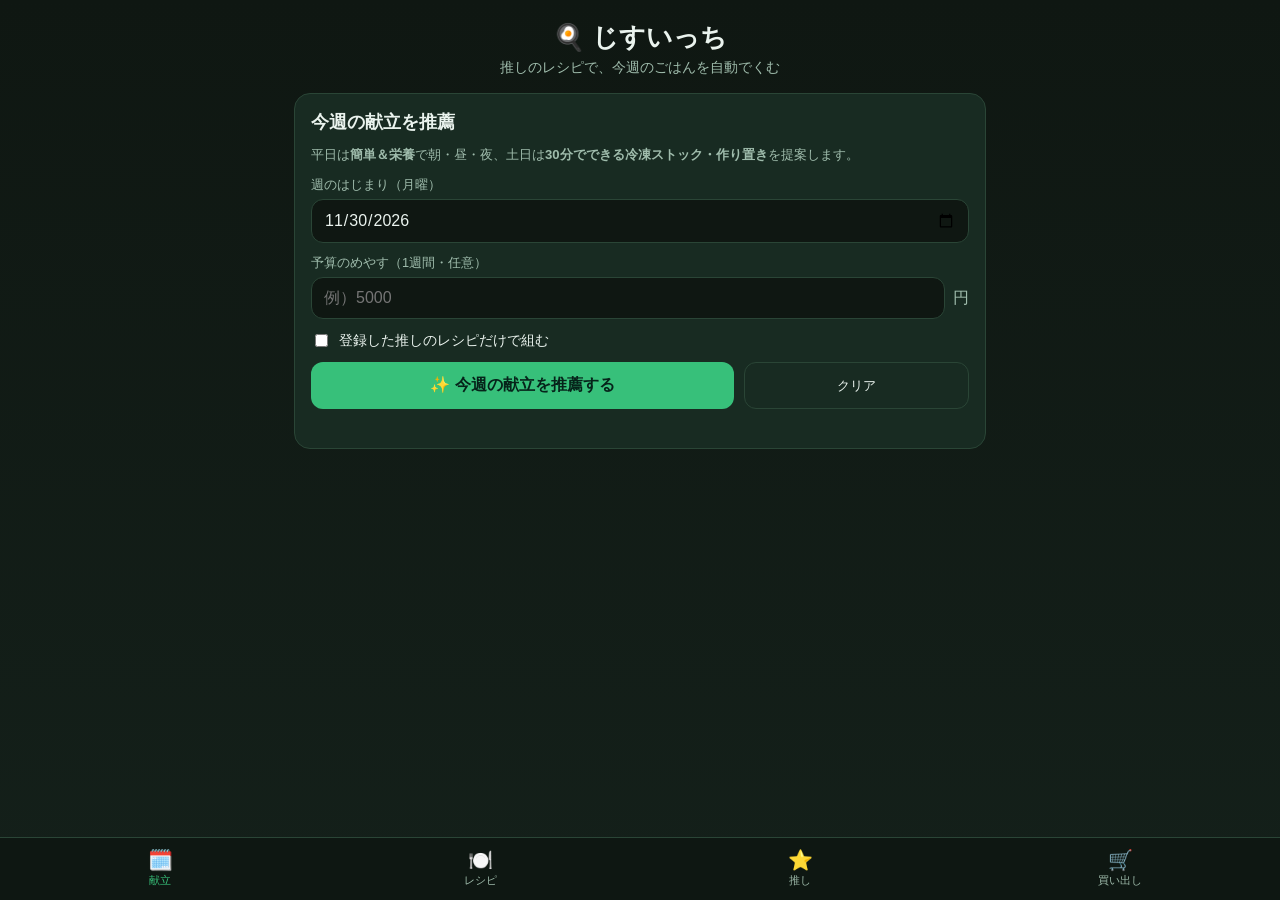
==== jisui/index.html @ 3dc156a1 "Add じすいっち: 推し発の自炊アプリ (home cooking planner PWA) - 推し(YouTuber/Instagram)を登録し6カテゴリを割り当て   (1分限界/作り置き・" ====
<!DOCTYPE html>
<html lang="ja">
<head>
  <meta charset="UTF-8" />
  <meta name="viewport" content="width=device-width, initial-scale=1.0, viewport-fit=cover" />
  <meta name="theme-color" content="#1f6f43" />
  <title>じすいっち — 推し発の自炊アプリ</title>
  <link rel="manifest" href="manifest.json" />
  <link rel="stylesheet" href="styles.css" />
</head>
<body>
  <header class="app-header">
    <h1>🍳 じすいっち</h1>
    <p class="tagline">推しのレシピで、今週のごはんを自動でくむ</p>
  </header>

  <!-- ========== 今週の献立 ========== -->
  <main id="tab-plan" class="screen">
    <section class="card">
      <h2>今週の献立を推薦</h2>
      <p class="hint">
        平日は<b>簡単＆栄養</b>で朝・昼・夜、土日は<b>30分でできる冷凍ストック・作り置き</b>を提案します。
      </p>

      <label class="field">
        <span>週のはじまり（月曜）</span>
        <input type="date" id="week-start" />
      </label>

      <label class="field">
        <span>予算のめやす（1週間・任意）</span>
        <div class="inline">
          <input type="number" id="budget" placeholder="例）5000" min="0" step="500" inputmode="numeric" />
          <span class="unit">円</span>
        </div>
      </label>

      <label class="field checkbox">
        <input type="checkbox" id="use-creators-only" />
        <span>登録した推しのレシピだけで組む</span>
      </label>

      <div class="btn-row">
        <button id="recommend" class="primary">✨ 今週の献立を推薦する</button>
        <button id="clear-plan" class="ghost">クリア</button>
      </div>
      <p id="plan-budget-note" class="note"></p>
    </section>

    <section id="plan-list" class="plan-week"></section>

    <section class="card sticky-cta hidden" id="decide-card">
      <div class="decide-summary">
        <div>
          <div class="decide-label">この献立で決定すると</div>
          <div class="decide-cost"><span id="plan-total">¥0</span> <small>/ 週</small></div>
        </div>
        <button id="goto-shopping" class="primary">🛒 買い出しリストを作る</button>
      </div>
    </section>
  </main>

  <!-- ========== レシピ ========== -->
  <main id="tab-recipes" class="screen hidden">
    <section class="card">
      <h2>レシピ</h2>
      <div class="chips" id="cat-filter"></div>
    </section>
    <section id="recipe-list" class="recipe-grid"></section>

    <section class="card">
      <details>
        <summary>＋ レシピを自分で追加</summary>
        <form id="recipe-form" class="stack">
          <label class="field"><span>料理名</span><input id="r-name" required maxlength="40" placeholder="例）鶏むねのやわらか蒸し" /></label>
          <label class="field"><span>カテゴリ</span><select id="r-cat"></select></label>
          <label class="field"><span>推し（任意）</span><select id="r-creator"></select></label>
          <div class="inline-fields">
            <label class="field"><span>時間(分)</span><input id="r-time" type="number" min="1" value="15" inputmode="numeric" /></label>
            <label class="field"><span>人数</span><input id="r-servings" type="number" min="1" value="2" inputmode="numeric" /></label>
            <label class="field"><span>kcal/人</span><input id="r-kcal" type="number" min="0" value="400" inputmode="numeric" /></label>
          </div>
          <div class="inline-fields">
            <label class="field checkbox"><input id="r-freeze" type="checkbox" /><span>冷凍・作り置きOK</span></label>
            <label class="field checkbox"><input id="r-nutri" type="checkbox" /><span>栄養バランス◎</span></label>
          </div>
          <fieldset class="mealtypes">
            <legend>向いてる食事</legend>
            <label class="day"><input type="checkbox" class="r-meal" value="breakfast" /><span>朝</span></label>
            <label class="day"><input type="checkbox" class="r-meal" value="lunch" /><span>昼</span></label>
            <label class="day"><input type="checkbox" class="r-meal" value="dinner" checked /><span>夜</span></label>
          </fieldset>
          <label class="field"><span>材料と値段（1行1つ： 名前, 量, 単位, 円）</span>
            <textarea id="r-ingredients" rows="4" placeholder="鶏むね肉, 200, g, 160&#10;塩こうじ, 15, g, 20&#10;ねぎ, 0.5, 本, 30"></textarea>
          </label>
          <button type="submit" class="primary">＋ レシピを追加</button>
        </form>
      </details>
    </section>
  </main>

  <!-- ========== 推し（クリエイター） ========== -->
  <main id="tab-creators" class="screen hidden">
    <section class="card">
      <h2>推しを登録</h2>
      <p class="hint">好きなYouTuber・インスタを登録して、どのカテゴリのレシピ担当かを決めておくと、献立の推薦に反映されます。</p>
      <form id="creator-form" class="stack">
        <label class="field"><span>名前・チャンネル名</span><input id="c-name" required maxlength="40" placeholder="例）リュウジのバズレシピ" /></label>
        <div class="inline-fields">
          <label class="field"><span>プラットフォーム</span>
            <select id="c-platform">
              <option value="youtube">YouTube</option>
              <option value="instagram">Instagram</option>
              <option value="tiktok">TikTok</option>
              <option value="other">その他</option>
            </select>
          </label>
          <label class="field"><span>@ハンドル/URL（任意）</span><input id="c-handle" placeholder="@handle または URL" /></label>
        </div>
        <fieldset class="cat-picker">
          <legend>担当カテゴリ（複数可）</legend>
          <div id="creator-cats" class="chips"></div>
        </fieldset>
        <button type="submit" class="primary">＋ 推しを登録</button>
      </form>
    </section>
    <section id="creator-list" class="creator-list"></section>
  </main>

  <!-- ========== 買い出し ========== -->
  <main id="tab-shopping" class="screen hidden">
    <section class="card">
      <h2>買い出しリスト</h2>
      <p id="shopping-empty" class="empty">まだ献立が決まっていません。「今週の献立」で推薦してね。</p>
      <div id="shopping-body" class="hidden">
        <div class="total-banner">
          <span>合計</span>
          <strong id="shopping-total">¥0</strong>
        </div>
        <ul id="shopping-list" class="shopping-list"></ul>
        <div class="btn-row">
          <button id="copy-list" class="ghost">📋 リストをコピー</button>
          <button id="uncheck-all" class="ghost">チェックをリセット</button>
        </div>
      </div>
    </section>
  </main>

  <!-- ========== タブバー ========== -->
  <nav class="tabbar">
    <button class="tab-btn active" data-tab="plan"><span>🗓️</span>献立</button>
    <button class="tab-btn" data-tab="recipes"><span>🍽️</span>レシピ</button>
    <button class="tab-btn" data-tab="creators"><span>⭐</span>推し</button>
    <button class="tab-btn" data-tab="shopping"><span>🛒</span>買い出し</button>
  </nav>

  <!-- レシピ差し替え用モーダル -->
  <div id="swap-modal" class="modal hidden">
    <div class="modal-inner">
      <div class="modal-head">
        <h3 id="swap-title">別のレシピにする</h3>
        <button id="swap-close" class="icon-btn" aria-label="閉じる">✕</button>
      </div>
      <div id="swap-options" class="swap-options"></div>
    </div>
  </div>

  <script src="recipes.js"></script>
  <script src="app.js"></script>
</body>
</html>
---- jisui/styles.css ----
:root {
  --bg: #0f1712;
  --bg2: #14201a;
  --card: #182b22;
  --card2: #1e3529;
  --line: #2a4536;
  --text: #eaf3ee;
  --muted: #9fbcac;
  --accent: #37c07a;
  --accent-d: #1f6f43;
  --warn: #ffcf6b;
  --danger: #ff6b6b;
  --radius: 16px;
}

* { box-sizing: border-box; }
html, body { margin: 0; padding: 0; }
body {
  background: linear-gradient(180deg, var(--bg), var(--bg2));
  color: var(--text);
  font-family: -apple-system, BlinkMacSystemFont, "Hiragino Sans", "Noto Sans JP", sans-serif;
  min-height: 100vh;
  padding-bottom: 84px;
  -webkit-tap-highlight-color: transparent;
}

.app-header {
  text-align: center;
  padding: 20px 16px 8px;
}
.app-header h1 { margin: 0; font-size: 1.6rem; }
.tagline { margin: 4px 0 0; color: var(--muted); font-size: .85rem; }

.screen { padding: 8px 14px 20px; max-width: 720px; margin: 0 auto; }

.card {
  background: var(--card);
  border: 1px solid var(--line);
  border-radius: var(--radius);
  padding: 16px;
  margin-bottom: 14px;
}
.card h2 { margin: 0 0 10px; font-size: 1.1rem; }
.hint { color: var(--muted); font-size: .82rem; line-height: 1.6; margin: 4px 0 12px; }
.note { color: var(--warn); font-size: .82rem; margin: 10px 0 0; min-height: 1em; }
.empty { color: var(--muted); text-align: center; padding: 20px 0; }

/* フォーム */
.field { display: block; margin-bottom: 12px; }
.field > span { display: block; font-size: .8rem; color: var(--muted); margin-bottom: 5px; }
.stack .field { margin-bottom: 12px; }
input, select, textarea {
  width: 100%;
  background: var(--bg);
  border: 1px solid var(--line);
  color: var(--text);
  border-radius: 12px;
  padding: 11px 12px;
  font-size: 1rem;
  font-family: inherit;
}
textarea { resize: vertical; }
.inline { display: flex; align-items: center; gap: 8px; }
.inline input { flex: 1; }
.unit { color: var(--muted); }
.inline-fields { display: flex; gap: 10px; }
.inline-fields .field { flex: 1; }
.field.checkbox { display: flex; align-items: center; gap: 8px; }
.field.checkbox input { width: auto; }
.field.checkbox > span { margin: 0; color: var(--text); font-size: .9rem; }

button {
  cursor: pointer;
  font-family: inherit;
  border: none;
  border-radius: 12px;
}
.primary {
  background: var(--accent);
  color: #06231a;
  font-weight: 700;
  padding: 13px 16px;
  font-size: 1rem;
  width: 100%;
}
.primary:active { transform: scale(.99); }
.ghost {
  background: transparent;
  color: var(--text);
  border: 1px solid var(--line);
  padding: 11px 14px;
}
.btn-row { display: flex; gap: 10px; margin-top: 12px; }
.btn-row .primary { flex: 2; }
.btn-row .ghost { flex: 1; }

/* チップ */
.chips { display: flex; flex-wrap: wrap; gap: 8px; }
.chip {
  background: var(--bg);
  border: 1px solid var(--line);
  color: var(--muted);
  padding: 8px 12px;
  border-radius: 999px;
  font-size: .82rem;
}
.chip.on { background: var(--accent-d); color: #fff; border-color: var(--accent); }

fieldset { border: 1px solid var(--line); border-radius: 12px; padding: 10px 12px; margin: 0 0 12px; }
legend { font-size: .8rem; color: var(--muted); padding: 0 6px; }
.mealtypes .day, .days .day { display: inline-flex; align-items: center; gap: 4px; margin-right: 12px; }
.mealtypes .day input, .days .day input { width: auto; }

details summary { cursor: pointer; font-weight: 600; padding: 4px 0; }

/* 献立ウィーク */
.plan-week { display: flex; flex-direction: column; gap: 10px; }
.day-card {
  background: var(--card);
  border: 1px solid var(--line);
  border-radius: var(--radius);
  overflow: hidden;
}
.day-card.weekend { border-color: var(--accent-d); }
.day-head {
  display: flex; align-items: center; gap: 10px;
  padding: 10px 14px;
  background: var(--card2);
  border-bottom: 1px solid var(--line);
}
.day-name { font-weight: 700; font-size: 1rem; }
.day-date { color: var(--muted); font-size: .8rem; }
.day-tag { margin-left: auto; font-size: .72rem; color: var(--accent); background: rgba(55,192,122,.12); padding: 3px 8px; border-radius: 999px; }

.meal-cell {
  display: flex; align-items: center; gap: 10px;
  padding: 10px 14px;
  border-top: 1px solid rgba(42,69,54,.5);
}
.meal-cell:first-of-type { border-top: none; }
.meal-slot { width: 42px; flex-shrink: 0; font-size: .8rem; color: var(--muted); }
.meal-body { flex: 1; min-width: 0; }
.meal-name { font-weight: 600; font-size: .95rem; margin-bottom: 4px; }
.empty-cell { color: var(--muted); }
.meal-meta { display: flex; flex-wrap: wrap; gap: 5px; }
.tag {
  font-size: .68rem; color: var(--muted);
  background: var(--bg); border: 1px solid var(--line);
  padding: 2px 7px; border-radius: 999px; white-space: nowrap;
}
.tag.nutri { color: var(--accent); border-color: var(--accent-d); }
.tag.freeze { color: #7fc7ff; border-color: #2a5878; }
.tag.cost { color: var(--warn); border-color: #6b5a2a; }
.swap-btn { background: transparent; font-size: 1.1rem; padding: 6px; flex-shrink: 0; }

/* 決定バー */
.sticky-cta {
  position: sticky; bottom: 92px;
  box-shadow: 0 8px 30px rgba(0,0,0,.4);
}
.decide-summary { display: flex; align-items: center; gap: 12px; }
.decide-label { font-size: .78rem; color: var(--muted); }
.decide-cost { font-size: 1.5rem; font-weight: 800; color: var(--accent); }
.decide-cost small { font-size: .7rem; color: var(--muted); font-weight: 400; }
.decide-summary .primary { width: auto; flex-shrink: 0; margin-left: auto; }

/* レシピグリッド */
.recipe-grid { display: grid; grid-template-columns: 1fr 1fr; gap: 10px; margin-bottom: 14px; }
@media (max-width: 420px) { .recipe-grid { grid-template-columns: 1fr; } }
.recipe-card {
  background: var(--card); border: 1px solid var(--line);
  border-radius: 14px; padding: 12px;
}
.rc-cat { font-size: .72rem; color: var(--accent); margin-bottom: 4px; }
.rc-name { font-weight: 700; font-size: .95rem; margin-bottom: 6px; }
.rc-meta { font-size: .74rem; color: var(--muted); margin-bottom: 6px; }
.rc-tags { display: flex; flex-wrap: wrap; gap: 5px; margin-bottom: 6px; }
.rc-ings { font-size: .8rem; }
.rc-ings ul { margin: 6px 0 0; padding-left: 18px; color: var(--muted); }
.rc-ings li { margin: 2px 0; }
.rc-del { display: block; margin-top: 8px; background: transparent; color: var(--danger); border: 1px solid var(--line); padding: 6px; width: 100%; font-size: .8rem; }

/* 推し */
.creator-list { display: flex; flex-direction: column; gap: 10px; }
.creator-card { background: var(--card); border: 1px solid var(--line); border-radius: 14px; padding: 12px 14px; }
.cc-top { display: flex; align-items: center; gap: 8px; }
.cc-name { font-weight: 700; flex: 1; }
.cc-plat { font-size: 1.1rem; }
.cc-seed { font-size: .68rem; color: var(--muted); border: 1px solid var(--line); padding: 2px 7px; border-radius: 999px; }
.cc-del { background: transparent; color: var(--danger); border: 1px solid var(--line); padding: 5px 10px; font-size: .78rem; }
.cc-handle { font-size: .78rem; color: var(--muted); margin: 3px 0; }
.cc-cats { font-size: .78rem; color: var(--accent); }

/* 買い出し */
.total-banner {
  display: flex; align-items: center; justify-content: space-between;
  background: var(--accent-d); color: #fff;
  padding: 12px 16px; border-radius: 12px; margin-bottom: 12px;
}
.total-banner strong { font-size: 1.4rem; }
.shopping-list { list-style: none; margin: 0 0 12px; padding: 0; }
.shop-item {
  display: flex; align-items: center; gap: 10px;
  padding: 10px 4px; border-bottom: 1px solid var(--line);
}
.shop-check { display: flex; align-items: center; gap: 10px; flex: 1; cursor: pointer; }
.shop-check input { width: auto; }
.shop-name { font-size: .92rem; }
.shop-qty { color: var(--muted); font-size: .82rem; }
.shop-price { color: var(--warn); font-size: .88rem; min-width: 60px; text-align: right; }
.shop-item.done { opacity: .45; }
.shop-item.done .shop-name { text-decoration: line-through; }

/* タブバー */
.tabbar {
  position: fixed; bottom: 0; left: 0; right: 0;
  display: flex;
  background: rgba(15,23,18,.96);
  backdrop-filter: blur(10px);
  border-top: 1px solid var(--line);
  padding-bottom: env(safe-area-inset-bottom);
}
.tab-btn {
  flex: 1; background: transparent; color: var(--muted);
  display: flex; flex-direction: column; align-items: center; gap: 2px;
  padding: 10px 0 12px; font-size: .68rem;
}
.tab-btn span { font-size: 1.25rem; }
.tab-btn.active { color: var(--accent); }

/* モーダル */
.modal {
  position: fixed; inset: 0; z-index: 50;
  background: rgba(0,0,0,.6);
  display: flex; align-items: flex-end; justify-content: center;
}
.modal-inner {
  background: var(--card); width: 100%; max-width: 560px;
  max-height: 80vh; overflow-y: auto;
  border-radius: 20px 20px 0 0; padding: 16px;
}
.modal-head { display: flex; align-items: center; justify-content: space-between; margin-bottom: 12px; }
.modal-head h3 { margin: 0; font-size: 1rem; }
.icon-btn { background: transparent; color: var(--text); font-size: 1.1rem; padding: 6px 10px; }
.swap-options { display: flex; flex-direction: column; gap: 8px; }
.swap-opt {
  text-align: left; background: var(--bg); border: 1px solid var(--line);
  color: var(--text); padding: 12px; border-radius: 12px;
  display: flex; flex-direction: column; gap: 3px;
}
.swap-opt.current { border-color: var(--accent); }
.so-name { font-weight: 600; font-size: .92rem; }
.so-meta { font-size: .74rem; color: var(--muted); }

.hidden { display: none !important; }
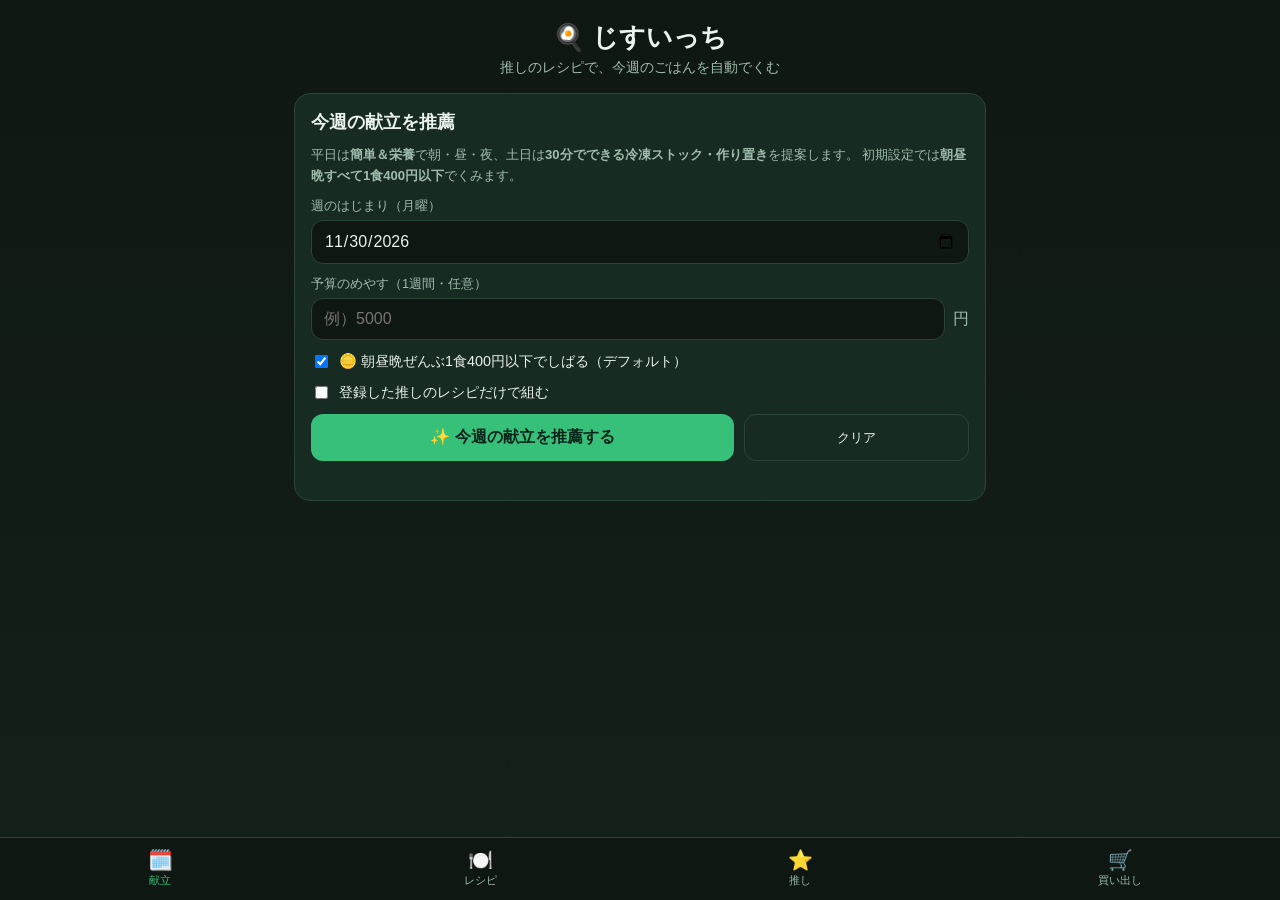
==== commit 486dfad0: "Add 朝昼晩400円以下 category and make it the weekly default - 新カテゴリ「🪙 朝昼晩400円以下」を追加(値段で自動判定する横断カテゴリ) - 格安レ" ====
--- a/jisui/index.html
+++ b/jisui/index.html
@@ -20,6 +20,7 @@
       <h2>今週の献立を推薦</h2>
       <p class="hint">
         平日は<b>簡単＆栄養</b>で朝・昼・夜、土日は<b>30分でできる冷凍ストック・作り置き</b>を提案します。
+        初期設定では<b>朝昼晩すべて1食400円以下</b>でくみます。
       </p>
 
       <label class="field">
@@ -33,6 +34,11 @@
           <input type="number" id="budget" placeholder="例）5000" min="0" step="500" inputmode="numeric" />
           <span class="unit">円</span>
         </div>
+      </label>
+
+      <label class="field checkbox">
+        <input type="checkbox" id="under400-only" checked />
+        <span>🪙 朝昼晩ぜんぶ1食400円以下でしばる（デフォルト）</span>
       </label>
 
       <label class="field checkbox">
--- a/jisui/styles.css
+++ b/jisui/styles.css
@@ -151,6 +151,7 @@
 .tag.nutri { color: var(--accent); border-color: var(--accent-d); }
 .tag.freeze { color: #7fc7ff; border-color: #2a5878; }
 .tag.cost { color: var(--warn); border-color: #6b5a2a; }
+.tag.cost.over { color: var(--danger); border-color: #7a3232; }
 .swap-btn { background: transparent; font-size: 1.1rem; padding: 6px; flex-shrink: 0; }
 
 /* 決定バー */
